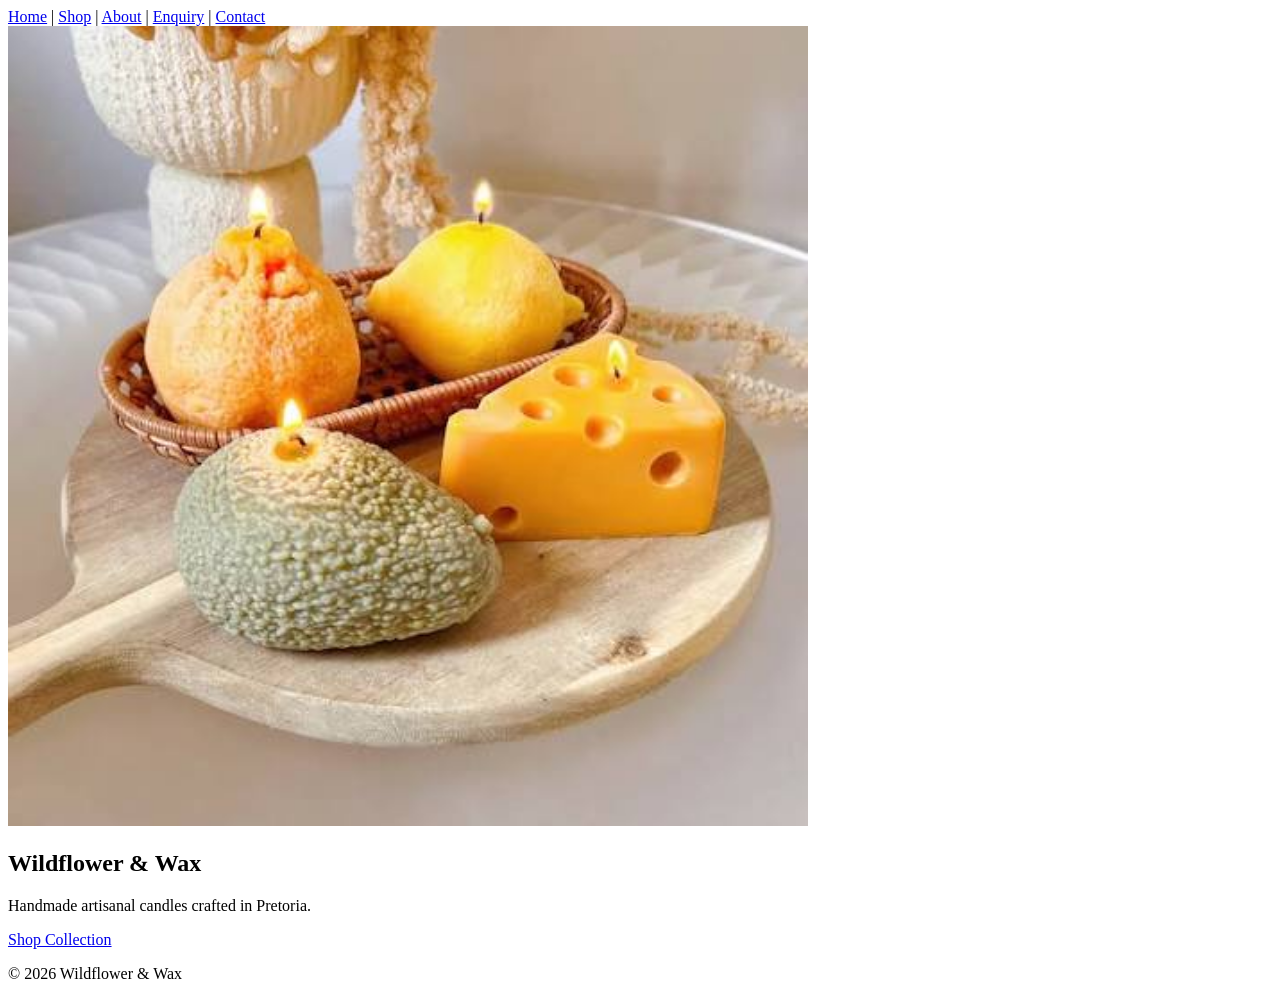
==== index.html @ d5ee0350 "Initial commit: complete rubric-compliant HTML skeleton templates and images" ====
<!DOCTYPE html>
<html lang="en">
<head>
    <meta charset="UTF-8">
    <title>Home - Wildflower & Wax</title>
</head>
<body>

    <header>
        <nav>
            <a href="index.html">Home</a> | 
            <a href="products.html">Shop</a> | 
            <a href="about.html">About</a> | 
            <a href="enquiry.html">Enquiry</a> | 
            <a href="contact.html">Contact</a>
        </nav>
    </header>

    <main>
    
        <section>
            <img src="Images\Citrus Grove Elements.jpg" alt="Wildflower and Wax Hero Banner" width="800">
            <h1>Wildflower & Wax</h1>
            <p>Handmade artisanal candles crafted in Pretoria.</p>
            <a href="products.html">Shop Collection</a>
        </section>
    </main>

    <footer>
        <p>&copy; 2026 Wildflower & Wax</p>
    </footer>

</body>
</html>
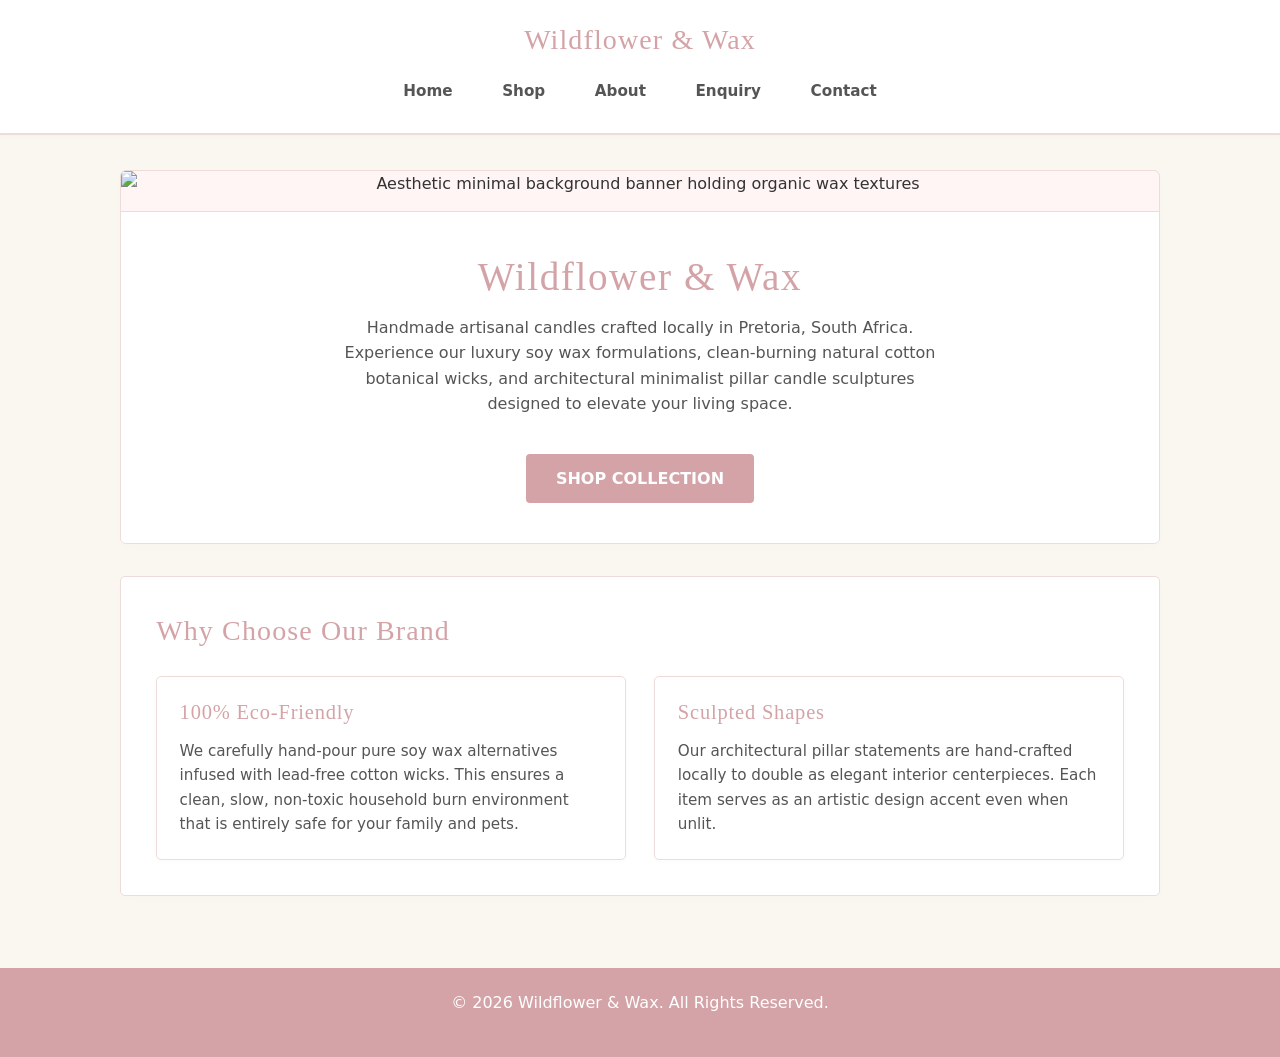
==== commit d4c5eb7f: "Final Build: Configured cascading layout style sheet metrics, embedded viewport tags, and updated re" ====
--- a/index.html
+++ b/index.html
@@ -1,34 +1,71 @@
 <!DOCTYPE html>
 <html lang="en">
 <head>
+    <!-- Basic browser head setup and character rules configuration -->
     <meta charset="UTF-8">
+    
+    <!--Slide Page 10: Viewport meta setup ensuring correct fluid scaling layouts on phone screens -->
+    <meta name="viewport" content="width=device-width, initial-scale=1.0">
+    
     <title>Home - Wildflower & Wax</title>
+    
+    <!-- Link entry pulling in our central cascading stylesheet file -->
+    <link rel="stylesheet" type="text/css" href="css/style.css">
 </head>
 <body>
 
+    <!-- Upper page branding area and desktop responsive navigation links -->
     <header>
+        <h2>Wildflower & Wax</h2>
         <nav>
-            <a href="index.html">Home</a> | 
-            <a href="products.html">Shop</a> | 
-            <a href="about.html">About</a> | 
-            <a href="enquiry.html">Enquiry</a> | 
+            <a href="index.html">Home</a>
+            <a href="products.html">Shop</a>
+            <a href="about.html">About</a>
+            <a href="enquiry.html">Enquiry</a>
             <a href="contact.html">Contact</a>
         </nav>
     </header>
 
+    <!-- Core page framework containing the main content sections -->
     <main>
     
+        <!-- Brand spotlight landing block mapping the customized background banner asset -->
+        <section class="hero-section" style="border-radius: 6px; border: 1px solid #EEDCDA; margin-bottom: 2rem; overflow: hidden; padding: 0;">
+            <img src="images/Wildflower Hero Banner.png" alt="Aesthetic minimal background banner holding organic wax textures" style="width: 100%; max-height: 350px; object-fit: cover; display: block;">
+            
+            <div style="padding: 2.5rem 1.5rem; background: #ffffff; border-top: 1px solid #EEDCDA; text-align: center;">
+                <h1>Wildflower & Wax</h1>
+                <p style="color: #555555; max-width: 600px; margin: 0 auto 1.5rem auto;">Handmade artisanal candles crafted locally in Pretoria, South Africa. Experience our luxury soy wax formulations, clean-burning natural cotton botanical wicks, and architectural minimalist pillar candle sculptures designed to elevate your living space.</p>
+                <a href="products.html" class="shop-btn">SHOP COLLECTION</a>
+            </div>
+        </section>
+
+        <!-- Informational layout split grouping brand features into flexible sub-sections -->
         <section>
-            <img src="Images\Citrus Grove Elements.jpg" alt="Wildflower and Wax Hero Banner" width="800">
-            <h1>Wildflower & Wax</h1>
-            <p>Handmade artisanal candles crafted in Pretoria.</p>
-            <a href="products.html">Shop Collection</a>
+            <h2>Why Choose Our Brand</h2>
+            <div class="grid-layout">
+                
+                <!-- Left grid item mapping eco manufacturing parameters -->
+                <article class="product-card" style="text-align: left; max-width: 100%;">
+                    <h3>100% Eco-Friendly</h3>
+                    <p style="font-size: 0.95rem; margin: 0; color: #555555;">We carefully hand-pour pure soy wax alternatives infused with lead-free cotton wicks. This ensures a clean, slow, non-toxic household burn environment that is entirely safe for your family and pets.</p>
+                </article>
+
+                <!-- Right grid item mapping sculptural design criteria -->
+                <article class="product-card" style="text-align: left; max-width: 100%;">
+                    <h3>Sculpted Shapes</h3>
+                    <p style="font-size: 0.95rem; margin: 0; color: #555555;">Our architectural pillar statements are hand-crafted locally to double as elegant interior centerpieces. Each item serves as an artistic design accent even when unlit.</p>
+                </article>
+
+            </div>
         </section>
+
     </main>
 
+    <!-- Global layout base footer holding generic site copyright data -->
     <footer>
-        <p>&copy; 2026 Wildflower & Wax</p>
+        <p>&copy; 2026 Wildflower & Wax. All Rights Reserved.</p>
     </footer>
 
 </body>
-</html>
+</html>
--- a/css/style.css
+++ b/css/style.css
@@ -0,0 +1,239 @@
+/* --- SITE DESIGN BASICS & RESET --- */
+* {
+    margin: 0;
+    padding: 0;
+    box-sizing: border-box; /* Slide Page 11 padding rule */
+}
+
+body {
+    background-color: #FAF6F0; /* Cream canvas color */
+    color: #333333;
+    font-family: 'Segoe UI', system-ui, -apple-system, sans-serif;
+    font-size: 1rem;
+    line-height: 1.6;
+}
+
+/* --- TEXT SCALES & SIZES --- */
+h1, h2, h3 {
+    color: #D4A3A7; /* Brand Rose Gold Accent */
+    font-family: Georgia, 'Times New Roman', serif;
+    font-weight: normal;
+    letter-spacing: 0.04em;
+    line-height: 1.25;
+    margin-bottom: 0.85rem;
+}
+
+h1 { font-size: 2.45rem; }
+h2 { font-size: 1.75rem; }
+h3 { font-size: 1.28rem; }
+
+p {
+    font-size: 1rem;
+    margin-bottom: 1.15rem;
+}
+
+/* --- CORE LAYOUT & INTERFACE STYLING --- */
+header {
+    background-color: #ffffff;
+    padding: 1.4rem;
+    text-align: center;
+    border-bottom: 2px solid #EEDCDA;
+    box-shadow: 0 2px 4px rgba(0, 0, 0, 0.02);
+}
+
+/* Flexbox Horizontal Header Links Bar */
+nav {
+    display: flex;
+    flex-direction: row;
+    justify-content: center;
+    align-items: center;
+    margin-top: 0.9rem;
+    gap: 1.3rem;
+}
+
+nav a {
+    color: #555555;
+    font-weight: bold;
+    font-size: 0.95rem;
+    text-decoration: none;
+    padding: 0.45rem 0.9rem;
+    transition: color 0.2s ease, background 0.2s ease;
+}
+
+/* Link State Modifiers */
+nav a:hover { color: #D4A3A7; }
+nav a:focus { color: #D4A3A7; outline: 2px solid #D4A3A7; border-radius: 4px; }
+nav a:active { color: #b28286; }
+
+main {
+    max-width: 1080px;
+    margin: 2.2rem auto;
+    padding: 0 1.25rem;
+}
+
+section {
+    background: #ffffff;
+    padding: 2.2rem;
+    margin-bottom: 2.2rem;
+    border-radius: 5px;
+    border: 1px solid #EEDCDA;
+    box-shadow: 0 3px 12px rgba(0, 0, 0, 0.01);
+}
+
+.hero-section {
+    background-color: #FFF5F5;
+    text-align: center;
+}
+
+.shop-btn {
+    background-color: #D4A3A7;
+    color: #ffffff;
+    display: inline-block;
+    font-weight: bold;
+    margin-top: 0.8rem;
+    padding: 0.75rem 1.9rem;
+    text-decoration: none;
+    border-radius: 4px;
+    transition: background-color 0.2s;
+}
+
+.shop-btn:hover { background-color: #c39296; }
+
+/* Flexible Grid Rows Layout Container (Slide Page 14) */
+.grid-layout {
+    display: flex;
+    flex-direction: row;
+    flex-wrap: wrap;
+    justify-content: center;
+    gap: 1.8rem;
+    margin-top: 1.8rem;
+}
+
+/* Card layout blocks */
+article.product-card {
+    background: #ffffff;
+    flex: 1 1 calc(25% - 1.8rem); /* Desktop fluid percentages scale math */
+    min-width: 220px;
+    max-width: 255px;
+    padding: 1.4rem;
+    border-radius: 5px;
+    border: 1px solid #EEDCDA;
+    text-align: center;
+    box-shadow: 0 2px 6px rgba(0, 0, 0, 0.02);
+    display: flex;
+    flex-direction: column;
+    justify-content: space-between;
+}
+
+/* Fluid Layout Responsive Images Scaling Rules (Slide Page 8) */
+article.product-card img, section img {
+    width: 100%;
+    height: auto;
+    max-height: 210px;
+    object-fit: cover;
+    border-radius: 4px;
+    margin-bottom: 0.9rem;
+}
+
+.price {
+    font-weight: bold;
+    color: #D4A3A7;
+    font-size: 1.15rem;
+    margin: 0.6rem 0;
+}
+
+.add-btn {
+    background-color: #D4A3A7;
+    color: #ffffff;
+    border: none;
+    border-radius: 4px;
+    cursor: pointer;
+    font-weight: bold;
+    padding: 0.75rem 1.1rem;
+    width: 100%;
+    transition: background-color 0.2s;
+}
+
+.add-btn:hover { background-color: #c39296; }
+
+/* Global Form Element Cascade Layout Rules */
+form {
+    margin-top: 0.8rem;
+    text-align: left;
+}
+
+form label {
+    color: #555555;
+    display: block;
+    font-weight: bold;
+    font-size: 0.9rem;
+    margin-top: 0.75rem;
+    margin-bottom: 0.25rem;
+}
+
+form input[type="text"],
+form input[type="email"],
+form select,
+form textarea {
+    width: 100%;
+    padding: 11px;
+    background-color: #ffffff;
+    border: 1px solid #EEDCDA;
+    border-radius: 4px;
+    font-family: inherit;
+    font-size: 0.95rem;
+    margin-bottom: 0.85rem;
+    outline: none;
+    transition: border-color 0.2s ease;
+}
+
+form input:focus, 
+form select:focus, 
+form textarea:focus {
+    border-color: #D4A3A7;
+}
+
+footer {
+    background-color: #D4A3A7;
+    color: #ffffff;
+    padding: 1.4rem;
+    font-size: 0.85rem;
+    text-align: center;
+    margin-top: 4.5rem;
+}
+
+/* --- RESPONSIVE MEDIA QUERIES --- */
+
+/* Slide Page 13: Tablet viewport reconfiguration checks */
+@media screen and (max-width: 768px) {
+    main { margin: 1.6rem auto; }
+    section { padding: 1.6rem; }
+    article.product-card { 
+        flex: 1 1 calc(50% - 1.8rem); /* Balance display cards into 2 columns grid row */
+        max-width: 100%; 
+    }
+}
+
+/* Slide Page 12 & 19: Smartphone mobile-first adaptation matrix elements */
+@media screen and (max-width: 480px) {
+    body { font-size: 0.95rem; }
+    h1 { font-size: 1.75rem; }
+    h2 { font-size: 1.35rem; }
+
+    /* Forces standard grid layouts to drop straight vertically */
+    .grid-layout { flex-direction: column; }
+    article.product-card { flex: 1 1 100%; max-width: 100%; }
+    
+    /* Navigation Refinement: Converts normal horizontal layout list items into vertical blocks panel stack */
+    nav {
+        flex-direction: column;
+        gap: 0.4rem;
+    }
+    nav a {
+        display: block;
+        width: 100%;
+        background-color: #FAF6F0;
+        border: 1px solid #EEDCDA;
+        border-radius: 4px;
+    }
+}
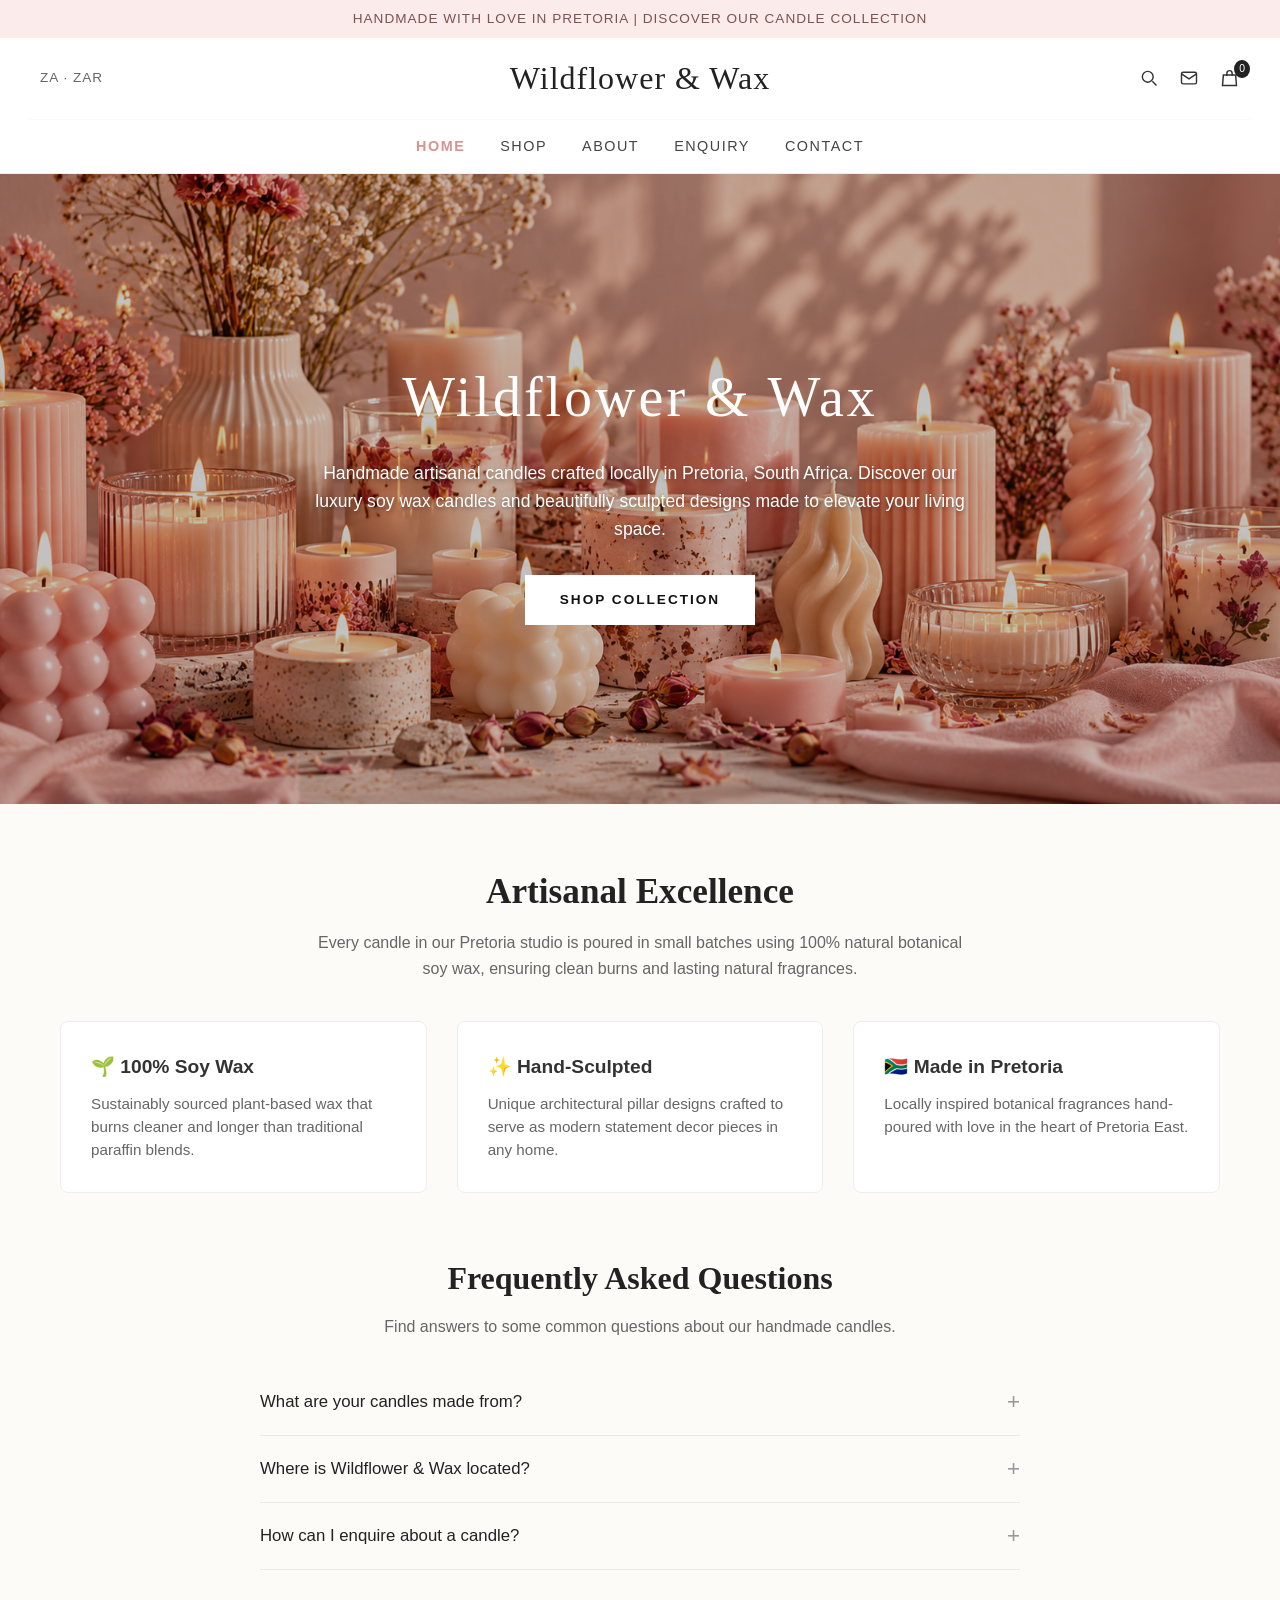
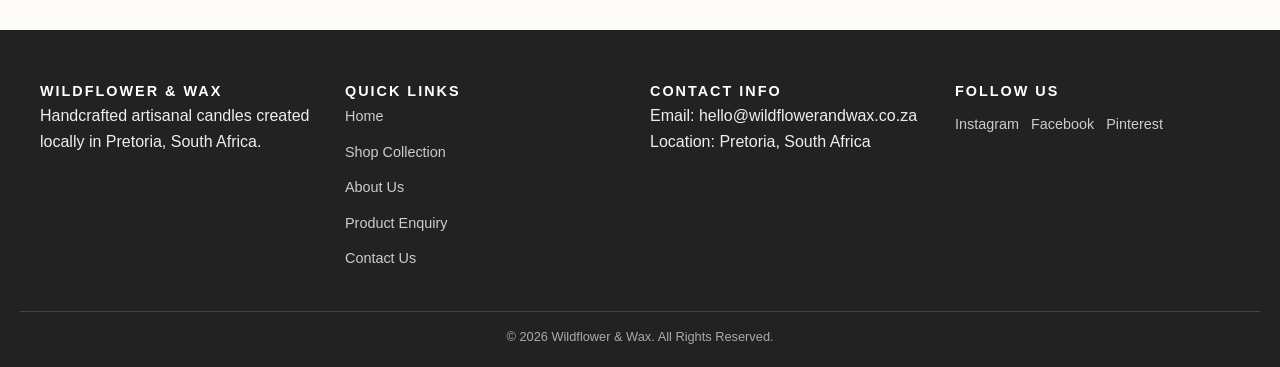
==== commit f717eaec: "Complete Wildflower & Wax WEDE5020 Part 3: final code, SEO files, and unified README" ====
--- a/index.html
+++ b/index.html
@@ -1,71 +1,219 @@
 <!DOCTYPE html>
 <html lang="en">
+
 <head>
-    <!-- Basic browser head setup and character rules configuration -->
+    <!-- WEDE5020 POE PART 3: SEO and responsive design -->
     <meta charset="UTF-8">
-    
-    <!--Slide Page 10: Viewport meta setup ensuring correct fluid scaling layouts on phone screens -->
+
+    <!-- Week 7: Responsive website viewport -->
     <meta name="viewport" content="width=device-width, initial-scale=1.0">
-    
-    <title>Home - Wildflower & Wax</title>
-    
-    <!-- Link entry pulling in our central cascading stylesheet file -->
-    <link rel="stylesheet" type="text/css" href="css/style.css">
+
+    <!-- Part 3: Search Engine Optimisation -->
+    <title>Handmade Soy Candles in Pretoria | Wildflower & Wax</title>
+    <meta name="description" content="Discover handmade soy wax candles and elegant sculptural candles by Wildflower & Wax in Pretoria, South Africa. Explore our candle collection.">
+    <meta name="keywords" content="handmade candles, soy wax candles, Pretoria candles, sculptural candles, Wildflower and Wax">
+    <meta name="author" content="Wildflower & Wax">
+
+    <!-- Main CSS stylesheet -->
+    <link rel="stylesheet" href="css\style.css">
 </head>
+
 <body>
 
-    <!-- Upper page branding area and desktop responsive navigation links -->
-    <header>
-        <h2>Wildflower & Wax</h2>
-        <nav>
-            <a href="index.html">Home</a>
-            <a href="products.html">Shop</a>
-            <a href="about.html">About</a>
-            <a href="enquiry.html">Enquiry</a>
-            <a href="contact.html">Contact</a>
+    <!-- ==========================================
+         WILDFLOWER & WAX
+         PART 3 - PINK LUXURY HEADER
+    ========================================== -->
+
+    <!-- Top Announcement Bar -->
+    <div class="announcement-bar">
+        HANDMADE WITH LOVE IN PRETORIA | DISCOVER OUR CANDLE COLLECTION
+    </div>
+
+    <!-- Master Header Component -->
+    <header class="site-header">
+        <div class="header-container">
+            <!-- Left: Currency Selector -->
+            <div class="header-left">
+                <span>ZA · ZAR</span>
+            </div>
+
+            <!-- Center: Brand Logo -->
+            <a href="index.html" class="logo-link">
+                <span class="brand-name">Wildflower &amp; Wax</span>
+            </a>
+
+            <!-- Right: Icons (Search, Contact, Cart) -->
+            <div class="header-icons">
+                <button id="searchToggle" aria-label="Search our candle collection" title="Search">
+                    <svg viewBox="0 0 24 24" width="20" height="20" fill="none" stroke="currentColor" stroke-width="1.7" aria-hidden="true">
+                        <circle cx="10.5" cy="10.5" r="6.5"/>
+                        <path d="m16 16 5 5"/>
+                    </svg>
+                </button>
+
+                <a href="contact.html" aria-label="Contact us" title="Contact">
+                    <svg viewBox="0 0 24 24" width="20" height="20" fill="none" stroke="currentColor" stroke-width="1.7" aria-hidden="true">
+                        <rect x="3" y="5" width="18" height="14" rx="2"/>
+                        <path d="m3 7 9 6 9-6"/>
+                    </svg>
+                </a>
+
+                <a href="cart.html" class="cart-link" aria-label="View shopping cart" title="Cart">
+                    <svg viewBox="0 0 24 24" width="21" height="21" fill="none" stroke="currentColor" stroke-width="1.7" aria-hidden="true">
+                        <path d="M5 8h14l1 12H4L5 8Z"/>
+                        <path d="M9 9V6a3 3 0 0 1 6 0v3"/>
+                    </svg>
+                    <span class="cart-count">0</span>
+                </a>
+            </div>
+        </div>
+
+        <!-- Navigation Links Underneath -->
+        <nav class="main-nav" aria-label="Main navigation">
+            <a href="index.html" aria-current="page">HOME</a>
+            <a href="products.html">SHOP</a>
+            <a href="about.html">ABOUT</a>
+            <a href="enquiry.html">ENQUIRY</a>
+            <a href="contact.html">CONTACT</a>
         </nav>
     </header>
 
-    <!-- Core page framework containing the main content sections -->
+    <!-- PART 3: INTERACTIVE CANDLE SEARCH DROPDOWN -->
+    <div id="searchPanel" class="search-panel" hidden>
+        <form id="siteSearchForm" action="products.html" method="get" role="search">
+            <label for="siteSearchInput">
+                Search our candle collection
+            </label>
+            <div class="search-field">
+                <input type="search" id="siteSearchInput" name="search" placeholder="Search for your favourite candle..." required>
+                <button type="submit">SEARCH</button>
+            </div>
+        </form>
+    </div>
+
+    <!-- =====================================
+         MAIN WEBSITE CONTENT
+    ====================================== -->
     <main>
-    
-        <!-- Brand spotlight landing block mapping the customized background banner asset -->
-        <section class="hero-section" style="border-radius: 6px; border: 1px solid #EEDCDA; margin-bottom: 2rem; overflow: hidden; padding: 0;">
-            <img src="images/Wildflower Hero Banner.png" alt="Aesthetic minimal background banner holding organic wax textures" style="width: 100%; max-height: 350px; object-fit: cover; display: block;">
-            
-            <div style="padding: 2.5rem 1.5rem; background: #ffffff; border-top: 1px solid #EEDCDA; text-align: center;">
+       
+        <!-- HOMEPAGE HERO BANNER -->
+        <section class="hero-section">
+            <img src="Images/Wildflower Hero Banner.png" alt="Handmade luxury candles by Wildflower and Wax" class="hero-image">
+            <div class="hero-overlay">
                 <h1>Wildflower & Wax</h1>
-                <p style="color: #555555; max-width: 600px; margin: 0 auto 1.5rem auto;">Handmade artisanal candles crafted locally in Pretoria, South Africa. Experience our luxury soy wax formulations, clean-burning natural cotton botanical wicks, and architectural minimalist pillar candle sculptures designed to elevate your living space.</p>
-                <a href="products.html" class="shop-btn">SHOP COLLECTION</a>
+                <p>
+                    Handmade artisanal candles crafted locally in
+                    Pretoria, South Africa. Discover our luxury
+                    soy wax candles and beautifully sculpted
+                    designs made to elevate your living space.
+                </p>
+                <a href="products.html" class="shop-btn">
+                    SHOP COLLECTION
+                </a>
             </div>
         </section>
 
-        <!-- Informational layout split grouping brand features into flexible sub-sections -->
-        <section>
-            <h2>Why Choose Our Brand</h2>
-            <div class="grid-layout">
-                
-                <!-- Left grid item mapping eco manufacturing parameters -->
-                <article class="product-card" style="text-align: left; max-width: 100%;">
-                    <h3>100% Eco-Friendly</h3>
-                    <p style="font-size: 0.95rem; margin: 0; color: #555555;">We carefully hand-pour pure soy wax alternatives infused with lead-free cotton wicks. This ensures a clean, slow, non-toxic household burn environment that is entirely safe for your family and pets.</p>
-                </article>
-
-                <!-- Right grid item mapping sculptural design criteria -->
-                <article class="product-card" style="text-align: left; max-width: 100%;">
-                    <h3>Sculpted Shapes</h3>
-                    <p style="font-size: 0.95rem; margin: 0; color: #555555;">Our architectural pillar statements are hand-crafted locally to double as elegant interior centerpieces. Each item serves as an artistic design accent even when unlit.</p>
-                </article>
-
+        <!-- HOMEPAGE FEATURED HIGHLIGHTS SECTION -->
+        <section style="max-width: 1200px; margin: 60px auto; padding: 0 20px; text-align: center;">
+            <h2 style="font-family: 'Georgia', serif; font-size: 2.2rem; margin-bottom: 10px; color: #222;">Artisanal Excellence</h2>
+            <p style="color: #666; max-width: 650px; margin: 0 auto 40px auto; line-height: 1.6;">
+                Every candle in our Pretoria studio is poured in small batches using 100% natural botanical soy wax, ensuring clean burns and lasting natural fragrances.
+            </p>
+            <div style="display: grid; grid-template-columns: repeat(auto-fit, minmax(300px, 1fr)); gap: 30px; text-align: left;">
+                <div style="background: #fff; padding: 30px; border-radius: 8px; border: 1px solid #eee;">
+                    <h3 style="font-size: 1.2rem; margin-bottom: 10px; color: #333;">🌱 100% Soy Wax</h3>
+                    <p style="color: #666; font-size: 0.95rem; line-height: 1.5;">Sustainably sourced plant-based wax that burns cleaner and longer than traditional paraffin blends.</p>
+                </div>
+                <div style="background: #fff; padding: 30px; border-radius: 8px; border: 1px solid #eee;">
+                    <h3 style="font-size: 1.2rem; margin-bottom: 10px; color: #333;">✨ Hand-Sculpted</h3>
+                    <p style="color: #666; font-size: 0.95rem; line-height: 1.5;">Unique architectural pillar designs crafted to serve as modern statement decor pieces in any home.</p>
+                </div>
+                <div style="background: #fff; padding: 30px; border-radius: 8px; border: 1px solid #eee;">
+                    <h3 style="font-size: 1.2rem; margin-bottom: 10px; color: #333;">🇿🇦 Made in Pretoria</h3>
+                    <p style="color: #666; font-size: 0.95rem; line-height: 1.5;">Locally inspired botanical fragrances hand-poured with love in the heart of Pretoria East.</p>
+                </div>
             </div>
         </section>
 
+        <!-- =====================================
+             PART 3: INTERACTIVE FAQ (Native Accordion)
+        ====================================== -->
+        <section class="faq-section">
+            <h2>Frequently Asked Questions</h2>
+            <p>Find answers to some common questions about our handmade candles.</p>
+
+            <details class="faq-item" style="border-bottom: 1px solid #eaeaea; padding: 15px 0;">
+                <summary style="cursor: pointer; font-size: 1.05rem; font-weight: 500; color: #222; display: flex; justify-content: space-between; align-items: center; list-style: none; outline: none;">
+                    <span>What are your candles made from?</span>
+                    <span style="font-size: 1.4rem; color: #999; font-weight: normal;">+</span>
+                </summary>
+                <div style="padding: 12px 0 5px 0; color: #555; font-size: 0.95rem; line-height: 1.6;">
+                    <p>Our candles are handcrafted using 100% natural soy wax and lead-free cotton wicks.</p>
+                </div>
+            </details>
+
+            <details class="faq-item" style="border-bottom: 1px solid #eaeaea; padding: 15px 0;">
+                <summary style="cursor: pointer; font-size: 1.05rem; font-weight: 500; color: #222; display: flex; justify-content: space-between; align-items: center; list-style: none; outline: none;">
+                    <span>Where is Wildflower & Wax located?</span>
+                    <span style="font-size: 1.4rem; color: #999; font-weight: normal;">+</span>
+                </summary>
+                <div style="padding: 12px 0 5px 0; color: #555; font-size: 0.95rem; line-height: 1.6;">
+                    <p>Wildflower & Wax is based in Pretoria East, South Africa, with local studio pickups available.</p>
+                </div>
+            </details>
+
+            <details class="faq-item" style="border-bottom: 1px solid #eaeaea; padding: 15px 0;">
+                <summary style="cursor: pointer; font-size: 1.05rem; font-weight: 500; color: #222; display: flex; justify-content: space-between; align-items: center; list-style: none; outline: none;">
+                    <span>How can I enquire about a candle?</span>
+                    <span style="font-size: 1.4rem; color: #999; font-weight: normal;">+</span>
+                </summary>
+                <div style="padding: 12px 0 5px 0; color: #555; font-size: 0.95rem; line-height: 1.6;">
+                    <p>Visit our <a href="enquiry.html" style="color: #d89292; text-decoration: underline;">Enquiry Page</a> to ask about custom orders or bulk pricing.</p>
+                </div>
+            </details>
+        </section>
+
     </main>
 
-    <!-- Global layout base footer holding generic site copyright data -->
+    <!-- Global Footer Component with Quick Links -->
     <footer>
-        <p>&copy; 2026 Wildflower & Wax. All Rights Reserved.</p>
+        <div class="footer-container">
+            <div class="footer-col">
+                <h3>Wildflower & Wax</h3>
+                <p>Handcrafted artisanal candles created locally in Pretoria, South Africa.</p>
+            </div>
+            <div class="footer-col">
+                <h4>Quick Links</h4>
+                <ul>
+                    <li><a href="index.html">Home</a></li>
+                    <li><a href="products.html">Shop Collection</a></li>
+                    <li><a href="about.html">About Us</a></li>
+                    <li><a href="enquiry.html">Product Enquiry</a></li>
+                    <li><a href="contact.html">Contact Us</a></li>
+                </ul>
+            </div>
+            <div class="footer-col">
+                <h4>Contact Info</h4>
+                <p>Email: hello@wildflowerandwax.co.za</p>
+                <p>Location: Pretoria, South Africa</p>
+
+        </div>
+        <div class="footer-col">
+    <h4>Follow Us</h4>
+    <div style="display: flex; gap: 12px; margin-top: 10px;">
+        <a href="https://instagram.com" target="_blank" aria-label="Instagram">Instagram</a>
+        <a href="https://facebook.com" target="_blank" aria-label="Facebook">Facebook</a>
+        <a href="https://pinterest.com" target="_blank" aria-label="Pinterest">Pinterest</a>
+    </div>
+</div>
+        </div>
+        <div class="footer-bottom">
+            <p>&copy; 2026 Wildflower & Wax. All Rights Reserved.</p>
+        </div>
     </footer>
 
+    <!-- Master Script Connection -->
+    <script src="js\Script.js"></script>
 </body>
 </html>
